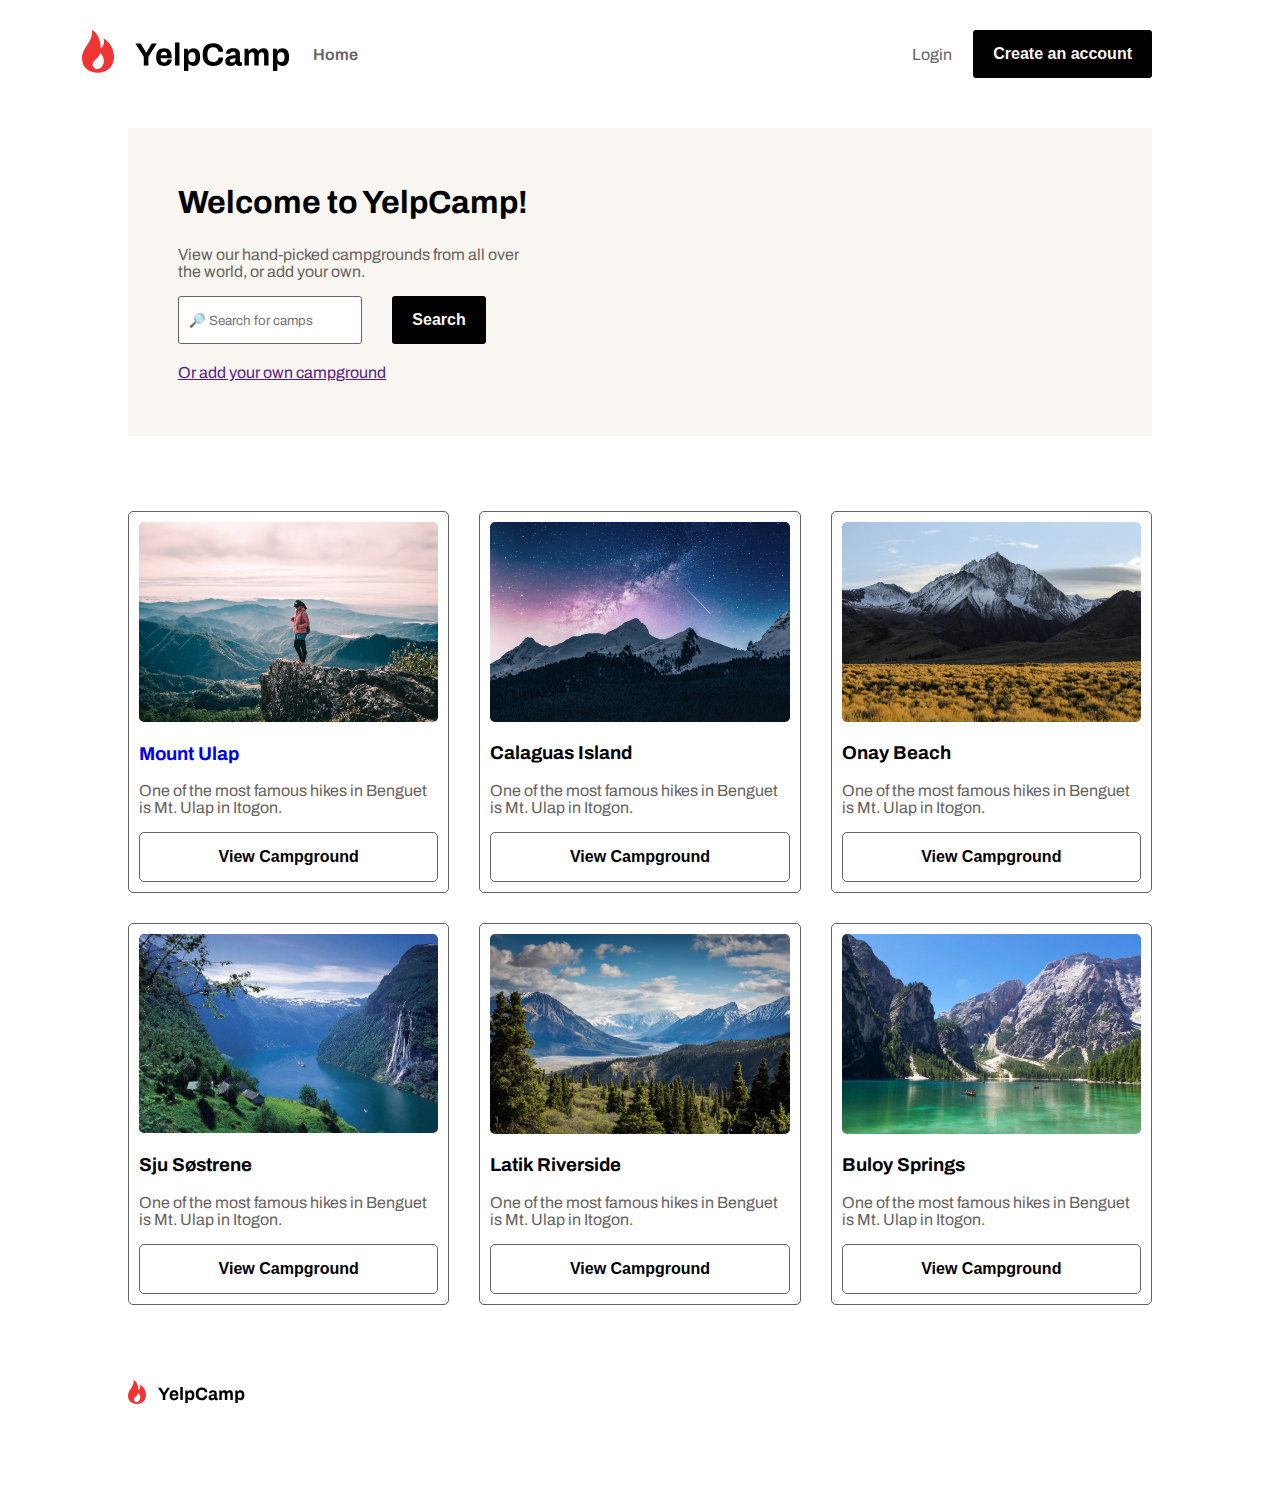
==== search.html @ 6ae61437 "Add files via upload" ====
<!DOCTYPE html>
<html lang="en">
<head>
  <meta charset="UTF-8">
  <meta name="viewport" content="width=device-width,initial-scale=1">
  <title>Find Your Next Camp</title>

  <link rel="preconnect" href="https://fonts.googleapis.com">
<link rel="preconnect" href="https://fonts.gstatic.com" crossorigin>
<link href="https://fonts.googleapis.com/css2?family=Archivo:wght@300;400;600;700&display=swap" rel="stylesheet">

    <link rel="stylesheet" href="styles.css">
</head>

<body class="search-page">

    <!-- NAVBAR -->

    <header>
        <div class="navbar">
            <div class="left-nav">
                <a class="a-logo" href="index.html">
                    <img src="Assets/Logo.svg" alt="YelpCamp logo">
                </a>    
                <a class="a-home" href="index.html">
                    <button class="home-btn">Home</button>
                </a>
            </div>
            <div class="right-nav">
                <nav class="rt-nav-btns">
                    <a href="sign-in.html"> 
                        <button class="login-btn">Login</button>
                    </a>
                    <a href="sign-up.html">   
                        <button class="create-account-btn">Create an account</button>
                    </a> 
                </nav>
            </div>
            <div class="nav-hamburger">
                <img src="Assets/Hamburger Menu.svg" alt="hamburger menu">
            </div>
        </div>
    </header>

    <!-- SEARCH -->

    <section class="search-section">
        <div class="container">
            <div class="search-container">
                <h2>Welcome to YelpCamp!</h2>
                <p>View our hand-picked campgrounds from all over the world, or add your own.</p>
                <div class="search-bar">
                    <input type="text" id="search" name="search" placeholder="&#128270; Search for camps">
                    <button class="search-btn">Search</button>
                </div>
                <a href="">Or add your own campground</a>
            </div>
        </div>
    </section>

    <!-- SUGGESTIONS -->

    <section class="suggestions">
        <div class="suggestions-container">
            <div class="mt-ulap">
                <a href="Ulap.html">
                    <img class="suggestion-img" src="Assets/Camp Images/High Quality Images/ulap.jpg" alt="image of Mount Ulap">
                </a>
                <a href="Ulap.html">
                    <h3>Mount Ulap</h3>
                </a>
                <p>One of the most famous hikes in Benguet is Mt. Ulap in Itogon.</p>
                <a href="Ulap.html">
                    <button class="suggestions-btn">View Campground</button>
                </a>
            </div>
            <div class="calaguas">
                <img class="suggestion-img" src="Assets/Camp Images/High Quality Images/Calagus Islands.jpg" alt="image of Calaguas island">
                <h3>Calaguas Island</h3>
                <p>One of the most famous hikes in Benguet is Mt. Ulap in Itogon.</p>
                <button class="suggestions-btn">View Campground</button>
            </div>
            <div class="onay">
                <img class="suggestion-img" src="Assets/Camp Images/High Quality Images/Onay Beach.jpg" alt="image of Onay Beach">
                <h3>Onay Beach</h3>
                <p>One of the most famous hikes in Benguet is Mt. Ulap in Itogon.</p>
                <button class="suggestions-btn">View Campground</button>
            </div>
            <div class="sju-søstrene">
                <img class="suggestion-img" src="Assets/Camp Images/High Quality Images/sju-sostrene.jpeg" alt="image of sju søstrene">
                <h3>Sju Søstrene</h3>
                <p>One of the most famous hikes in Benguet is Mt. Ulap in Itogon.</p>
                <button class="suggestions-btn">View Campground</button>
            </div>
            <div class="latik">
                <img class="suggestion-img" src="Assets/Camp Images/High Quality Images/Latik Riverside.jpg" alt="image of Latik Riverside">
                <h3>Latik Riverside</h3>
                <p>One of the most famous hikes in Benguet is Mt. Ulap in Itogon.</p>
                <button class="suggestions-btn">View Campground</button>
            </div>
            <div class="buloy">
                <img class="suggestion-img" src="Assets/Camp Images/High Quality Images/Buloy Springs.jpg" alt="image of Half Dome in Yosemite">
                <h3>Buloy Springs</h3>
                <p>One of the most famous hikes in Benguet is Mt. Ulap in Itogon.</p>
                <button class="suggestions-btn">View Campground</button>
            </div>
        </div>
    </section>

    <section class="footer">
        <footer>
            <img src="Assets/Logo.svg" alt="YelpCamp logo">
        </footer>
    </section>

</body>
---- styles.css ----
body{
    font-family: 'Archivo', sans-serif;
    background-color: #F9F6F1;
    margin: 0;
}

.landing{
    display: grid;
    grid-template-columns: 1.5fr 1fr;
    grid-template-rows: auto auto;
}

.logo{
    display: flex;
    margin-top: 5%;
    margin-left: 22%;
}

.wording{
    display: flex;
    justify-content: center;
    align-items: center;
}
.wording-size{
    width: 55%;
}

.hero-img{
    grid-row: span 2;
}

.hero-img > img{
    width: 100%;
    height: 100%;
    object-fit: cover;
}
.small{
    display: none;
}


h1{
    font-size: 3rem;
    margin-bottom: 10px;
}

h2{
    font-size: 2rem;
}

p{
    color: #66625F;
}

.checklist{
   display: flex;
   align-items: center;
}

.list{
    display: grid;
    grid-template-columns: 0.15fr 1fr;
    grid-template-rows: 1fr 1fr 1fr;
    align-items: center;
    margin-bottom: 16px;
}

.view-camps {
    border: none;
    background-color: black;
    color:#F9F6F1;
    padding: 20px 20px;
    border-radius: 3px;
    font-size: 1rem;
    font-weight: 600;
    width: 50%;
    margin-bottom: 30px
}

.search-page{
    background-color: white;
}

button{
    cursor: pointer;
}

.home-btn, .login-btn, .back-to-camps{
    border: none;
    font-family: 'Archivo', sans-serif;
    background-color: transparent;
    font-weight: 400;
    color:#66625F;
    font-size: 16px;
}

.home-btn{
    font-weight: 600;
}

.create-account-btn, .search-btn, .lg-login-btn, .review-btn{
    border: none;
    background-color: black;
    color:#F9F6F1;
    padding: 15px 20px;
    border-radius: 3px;
    font-size: 1rem;
    font-weight: 600;
}

header{
    display: flex;
    justify-content: center;
    margin-top: 30px;
}

.navbar{
    display: flex;
    justify-content: space-between;
    width: 80%;
}

.sign-navbar{
    display: flex;
    justify-content: space-between;
    width: 70%;
}

.sign-right-nav{
    display: flex;
    justify-content: center;
}

.left-nav{
    display: flex;
    justify-content: center;
    gap: 15px;
}

.a-home{
    display: flex;
    justify-content: center;
    text-decoration: none;
}

.a-logo{
    display: flex;
    justify-content: center;
}

.rt-nav-btns{
    display: flex;
    justify-content: center;
    gap: 15px;
}

.rt-nav-btns > a{
    display: flex;
    justify-content: center;
    text-decoration: none;
}

.nav-hamburger{
    display: none;
}

.search-section{
    display: flex;
    justify-content: center;
    margin-top: 50px;
}

.container{
    background-color: #F9F6F1;
    width: 80%;
    display: flex;
    flex-direction: column;
}

.mt-ulap > a{
    text-decoration: none;
}

input{
    padding: 15px 10px;
    box-sizing: border-box; 
    font-family: 'Archivo', sans-serif;
    width: 40%;
    border: 1pt solid #66625F;
    border-radius: 3px;
}

.search-container{
    width: 45%;
    margin: 30px 0px 55px 50px;
}

.search-container > p{
    width: 75%;
}

.search-bar{
    display: flex;
    margin-bottom: 20px;
}

.search-btn{
    margin-left: 30px;
}

.suggestions{
    display: flex;
    justify-content: center;
    margin-top: 75px;
}

.suggestions-container{
    display: grid;
    grid-template-columns: 1fr 1fr 1fr;
    grid-template-rows: 1fr 1fr;
    width: 80%;
    gap: 30px;
}

.suggestions-container > div{
    border: 1pt solid #66625F;
    border-radius: 5px;
    padding: 10px;
}

.suggestion-img{
    width: 100%;
    height: auto;
    border-radius: 5px;
    object-fit: cover;
}

.suggestions-btn{
    border: 1pt solid #66625F;
    border-radius: 5px;
    background-color: transparent;
    padding: 15px 20px;
    font-size: 1rem;
    font-weight: 600;
    width: 100%;
}

footer{
    width: 80%;
}

.footer{
    display: flex;
    justify-content: center;
    margin: 75px 0px;
}

.sign-in-page{
    background-color: white;
}

.sign-in{
    display: grid;
    grid-template-columns: 1.5fr 1fr;
    grid-template-rows: auto auto;
}

.back-to{
    display: flex;
    justify-content: center;
    text-decoration: none;
}

.right-side{
    background-color: #F9F6F1;
    display: flex;
    justify-content: center;
    align-items: center;
    grid-area: span 2;
}

.left-side{
    display: flex;
    justify-content: center;
    align-items: center;
    margin-top: 70px;
    margin-bottom: 70px;
}

.lt-div{
    width: 70%;
    display: flex;
    flex-direction: column;
}

.sign-in-testimonial{
    width: 45%;
}

.testimonial{
    line-height: 1.5;
}

.user-testimonial-div{
    display: flex;
    gap: 20px;
}

.user-name{
    font-weight: 600;
    color: black;
}

.user-name, .user-profession{
    margin: 0px;
}

.testimonial-user{
    width: fit-content;
}

#password, #username{
    border: none;
    background-color: #f5f5f5;
    width: 100%;
}

.lg-login-btn{
    margin-top: 30px;
}

.logo-alignment{
    height:fit-content;
}

.Ulap-page{
    background-color: white;
}

#ulap{
    display: flex;
    justify-content: center;
}

.ulap-container{
    width: 80%;
    margin-top: 50px;
    display: grid;
    grid-template-columns: 1fr 1.5fr;
    grid-template-rows: auto auto;
}

.ulap-map{
    display: flex;
    justify-content: center;;
    border: 1pt solid #66625F;
    padding: 20px;
    width: fit-content;
    height: fit-content;
}

.ulap-info{
    border: 1pt solid #66625F;
    padding: 20px;
}

.ulap-img{
    width: 100%;
    height: auto;
}

.location-price{
    display: flex;
    justify-content: space-between;
    align-items: center;
}

.location-price > p{
    color: black;
}

.submitted-by{
    font-style: italic;
}

.comments{
    grid-column-start: 2;
    border: 1pt solid #66625F;
    padding: 20px;
    margin-top: 40px;
}

.posted-by{
    display: flex;
    justify-content: space-between;
    align-items: center;
}

.comment{
    margin-bottom: 20px;
}

.review-btn-div{
    display: flex;
    justify-content: flex-end;
    margin-top: 20px;
    margin-bottom: 20px;
}


@media screen and (max-width: 830px) {
    .landing{
        display: grid;
        grid-template-columns: 1fr;
        grid-template-rows: auto auto auto;
    }

    .logo{
        margin-top: 30px;
        margin-bottom: 30px;
        margin-left: 5%;
    }

    .large{
        display: none;
    }

    .small{
        display:inline-block;
        width: 100%;
    }

    .hero-img{
        grid-row: span 1;
    }

    .wording{
        display: flex;
        justify-content: center;
        align-items: start;
    }
    .wording-size{
        width: 90%;
    }

    .search-container{
        width: 80%;
    }

    .suggestions-container{
        display: grid;
        grid-template-columns: 1fr 1fr;
        grid-template-rows: 1fr 1fr 1fr;
        width: 90%;
        gap: 30px;
    }

    footer{
        width: 90%;
    }

    .container{
        width: 90%;
    }

    .navbar{
        width: 90%;
    }

    .right-nav{
        display: none;
    }

    .nav-hamburger{
        display: block;
    }

    .sign-in{
        display: grid;
        grid-template-columns: 1fr;
        grid-template-rows: auto auto auto;
    }

    .right-side{
        grid-area: span 1;
        padding-top: 40px;
        padding-bottom: 40px;
    }

    .left-side{
        grid-row-start: 2;
        margin-top: 30px;
        margin-bottom: 30px;
    }

    .sign-in-testimonial{
        width: 70%;
    }
}

@media screen and (max-width: 480px){
    .search-bar{
        display: flex;
        flex-direction: column;
        gap: 15px;
        justify-content: center;
    }

    .search-section{
        margin-top: 30px;
    }

    .container{
        justify-content: center;
    }

    .search-container{
        margin: 0px 30px 30px 30px;
    }

    .search-container > p{
        width: 100%;
    }

    .search-btn{
        margin: 0px;
    }

    #search{
        width: 100%;
    }

    .suggestions{
        margin-top: 30px;
    }

    .suggestions-container{
        display: grid;
        grid-template-columns: 1fr;
        grid-template-rows: auto;
        width: 90%;
        gap: 30px;
    }

    .sign-in-testimonial{
        width: 90%;
    }

    .lt-div{
        width: 90%;
    }

    .sign-navbar{
        width: 90%;
    }
}
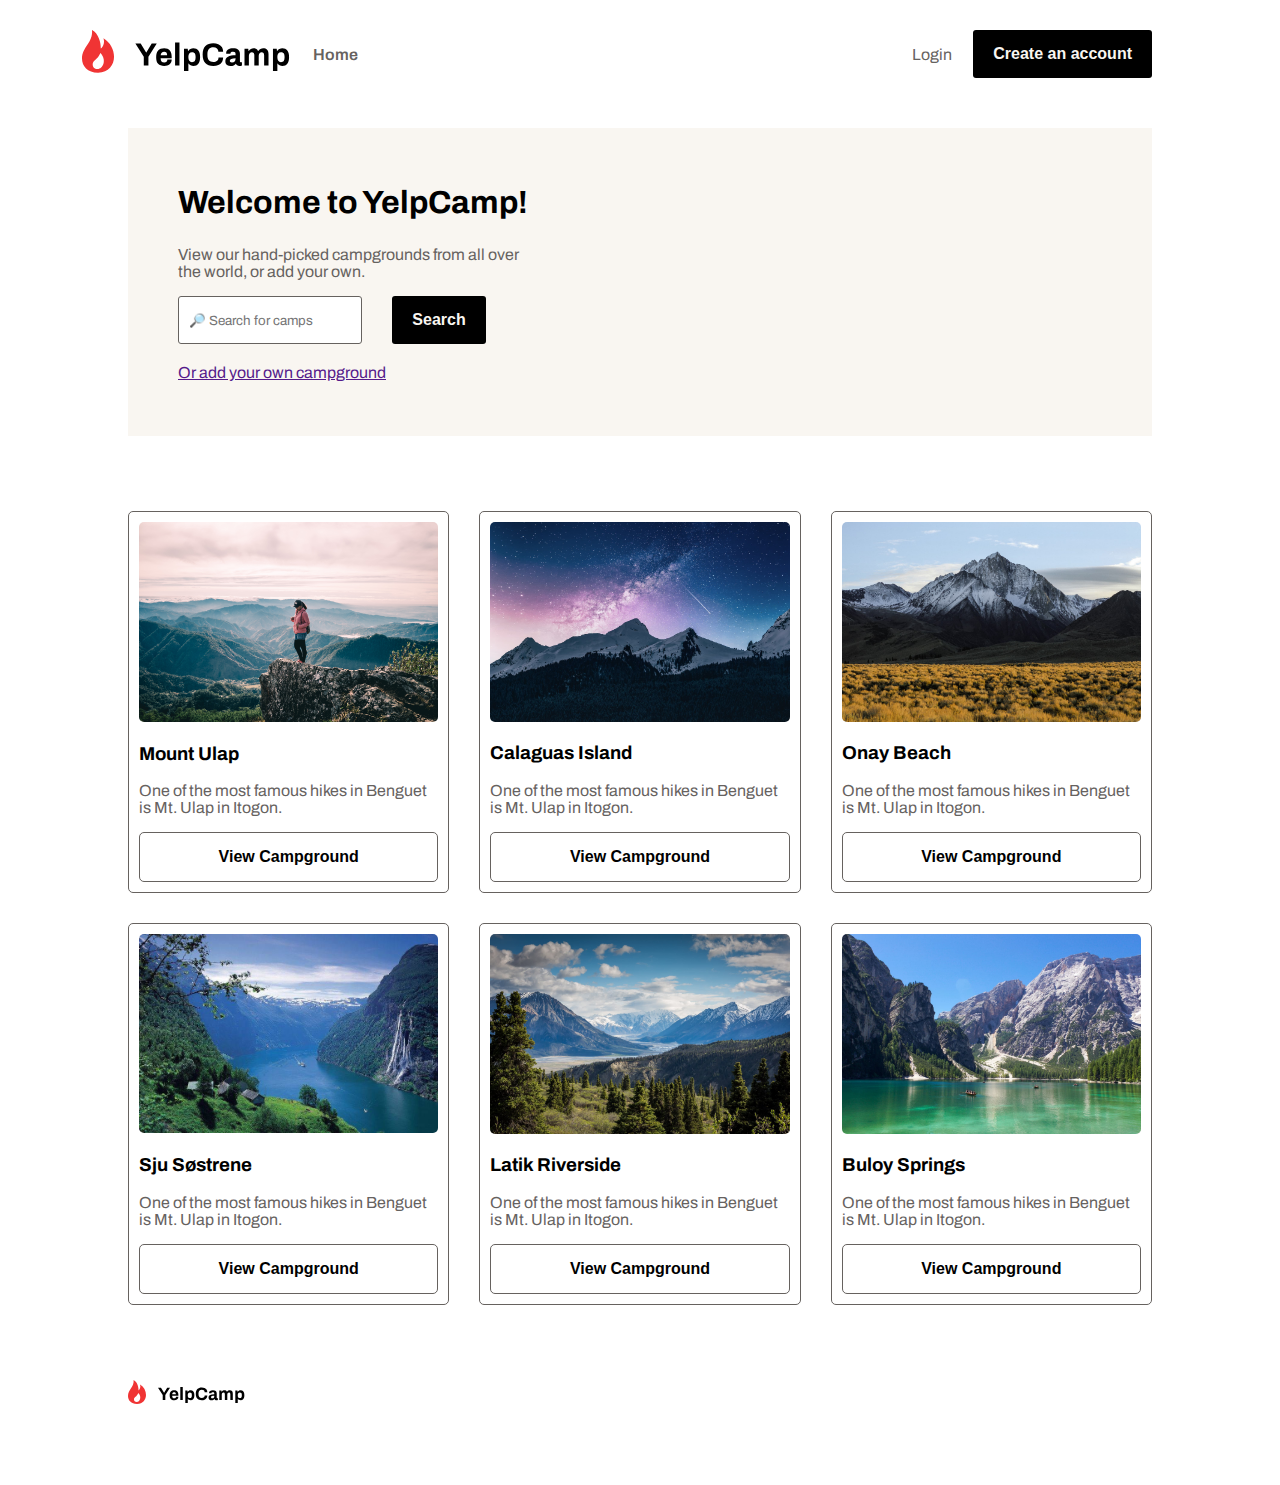
==== commit e1958e1b: "search.html" ====
--- a/search.html
+++ b/search.html
@@ -66,9 +66,7 @@
                 <a href="Ulap.html">
                     <img class="suggestion-img" src="Assets/Camp Images/High Quality Images/ulap.jpg" alt="image of Mount Ulap">
                 </a>
-                <a href="Ulap.html">
                     <h3>Mount Ulap</h3>
-                </a>
                 <p>One of the most famous hikes in Benguet is Mt. Ulap in Itogon.</p>
                 <a href="Ulap.html">
                     <button class="suggestions-btn">View Campground</button>
@@ -113,4 +111,4 @@
         </footer>
     </section>
 
-</body>+</body>
